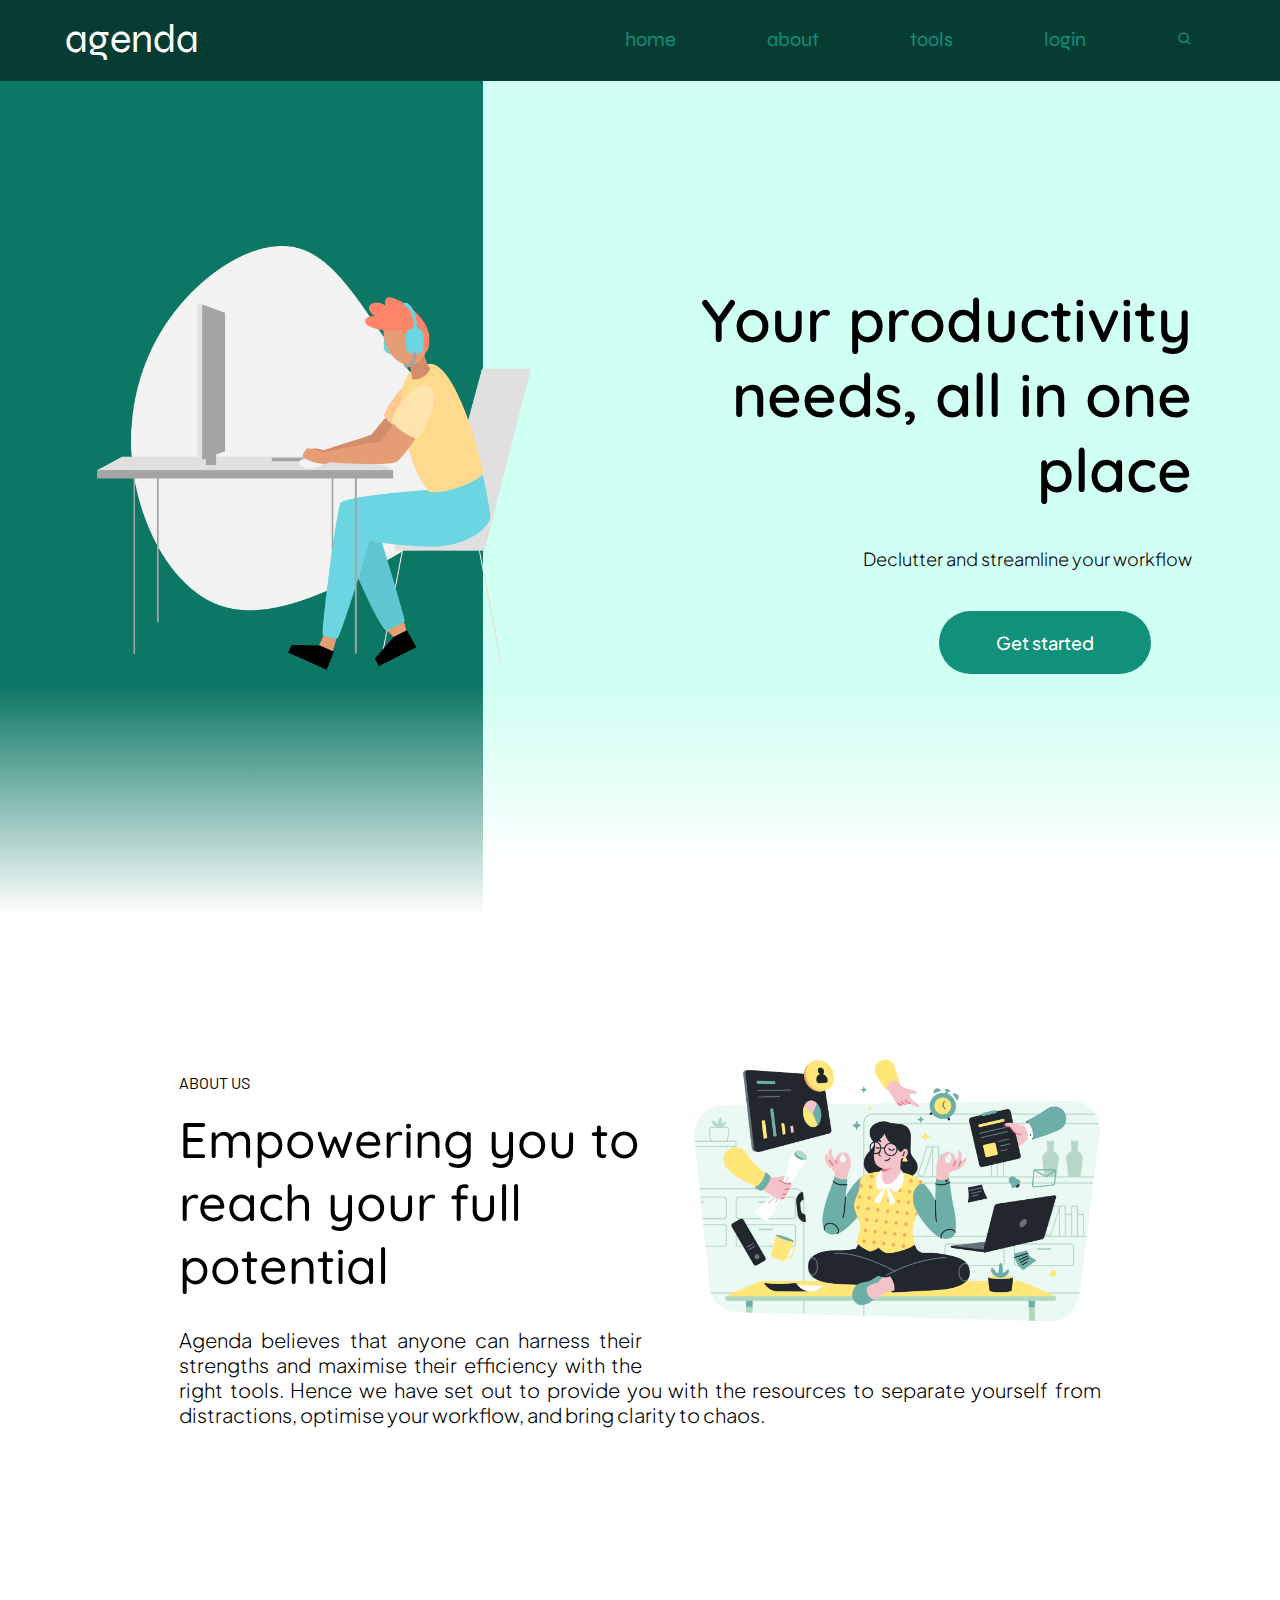
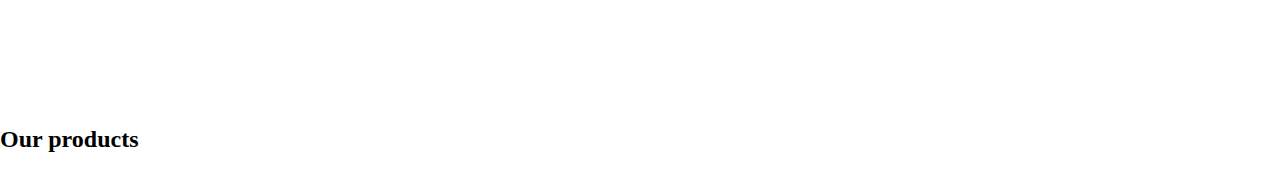
==== index.html @ 831cbbee "redirect working" ====
<!DOCTYPE html>
<html lang="en">
<head>
    <meta charset="utf-8" />
    <meta name="viewport" content="width=device-width, initial-scale=1.0" />
    <title>Agenda for Productivity</title>
    <link rel="stylesheet" href="css/style.css" />
    <link rel="stylesheet"
    href="https://unpkg.com/boxicons@latest/css/boxicons.min.css">
    <!--Syne-->
    <link rel="preconnect" href="https://fonts.googleapis.com">
    <link rel="preconnect" href="https://fonts.gstatic.com" crossorigin>
    <link href="https://fonts.googleapis.com/css2?family=Syne:wght@400..800&display=swap" rel="stylesheet">
    <!--Abel-->
    <link rel="preconnect" href="https://fonts.googleapis.com">
    <link rel="preconnect" href="https://fonts.gstatic.com" crossorigin>
    <link href="https://fonts.googleapis.com/css2?family=Abel&display=swap" rel="stylesheet">


</head>
<body> 
    <header>
        <nav class="header__nav">
            <div class="header__logo">
                <a href="#" class="logo">agenda</a>
                
            </div>
            <ul class="header__menu">
                <li><a href=#home>Home</a></li>
                <li><a href="#about-us">About</a></li>
                <li><a href="/agenda">Tools</a></li>
                <li><a href="#">Login</a></li>
                <li><i class='bx bx-search' alt="search"></i></li>
            </ul>

            <ul class="header__menu-mobile">
                <li><i id = 'menu' class='bx bx-menu' alt="menu"></i></li>
            </ul>
        </nav>
    </header>

    <section class="hero" id="home">
        <div class="hero-image">
            <img src="assets/title.png"/>

            <div class="hero-image__overlay"></div>
        </div>

        <div class="hero-content">
            <div class="hero-content-info">
                <h1>Your productivity needs, all in one place</h1>
                <p>Declutter and streamline your workflow</p>

                <div class="hero-content__buttons">
                    <button class="hero-content__start-button">
                        Get started
                    </button>
                </div>
            </div>
        </div>
    </section>

    <section class="about-us" id="about-us">
        <div class="about-us__image">
            <img src="assets/about.png"/>
        </div>
        <div class="about-us__content">
            <p class="about-us__subtitle">About us</p>
            <h3 class="about-us__title">Empowering you to reach your full potential</h3>
            <p class="about-us__description">Agenda believes that anyone can harness their strengths and maximise their efficiency with the right tools. Hence we have set out to provide you with the resources to separate yourself from distractions, optimise your workflow, and bring clarity to chaos.</p>
        </div>
        
        
    </section>

    <section class="products">
        <h2 class="products__title">Our products</h2>
        <div class="products__filter"></div>
    </section>


    <script src="js/script.js" type="module"></script>
</body>
</html>
---- css/style.css ----
@import url("https://fonts.googleapis.com/css2?family=Syne:wght@400..800&display=swap");
@import url('https://fonts.googleapis.com/css2?family=Quicksand:wght@300..700&family=Syne:wght@400..800&display=swap');
@import url('https://fonts.googleapis.com/css2?family=Barlow:ital,wght@0,100;0,200;0,300;0,400;0,500;0,600;0,700;0,800;0,900;1,100;1,200;1,300;1,400;1,500;1,600;1,700;1,800;1,900&family=Quicksand:wght@300..700&family=Syne:wght@400..800&display=swap');
@import url("https://fonts.googleapis.com/css2?family=Plus+Jakarta+Sans:wght@200;300;400;500;600;700;800&display=swap");
@import url('https://fonts.googleapis.com/css2?family=Barlow:ital,wght@0,100;0,200;0,300;0,400;0,500;0,600;0,700;0,800;0,900;1,100;1,200;1,300;1,400;1,500;1,600;1,700;1,800;1,900&family=Nanum+Gothic+Coding&family=Quicksand:wght@300..700&family=Syne:wght@400..800&display=swap');


@import url("sections/header.css");
@import url("sections/hero.css");
@import url("sections/about.css");


:root {
    --syne: "Syne";
    --quicksand: "Quicksand";
    --barlow: "Barlow";
    --jakarta: "Plus Jakarta Sans";
    --nanum: "Nanum Gothic Coding";

    --primary-color: rgb(13, 119, 101);
    --secondary-color: rgb(17, 144, 122);
    --background-color: rgb(208, 255, 243);
}

body {
    margin: auto;
}


@media screen and (max-width: 768px) {
  body {
    display: none;
  }
}
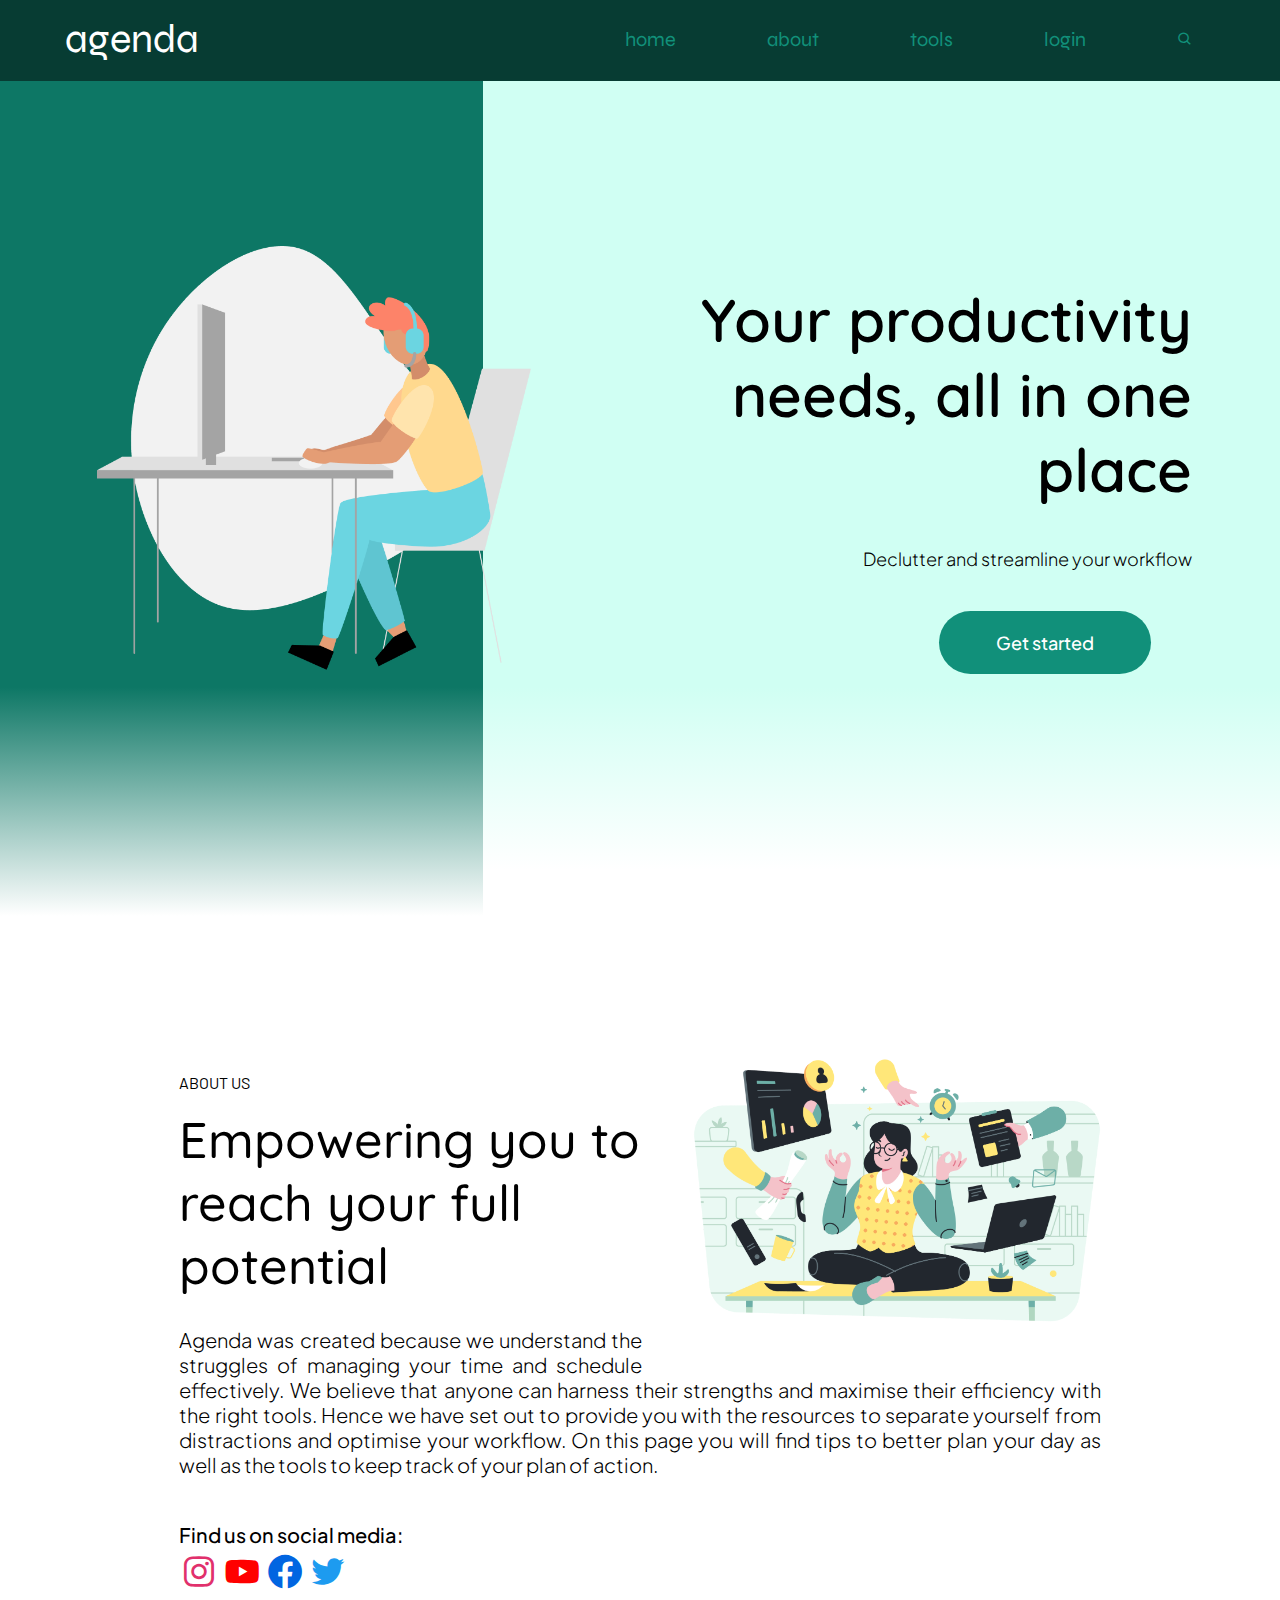
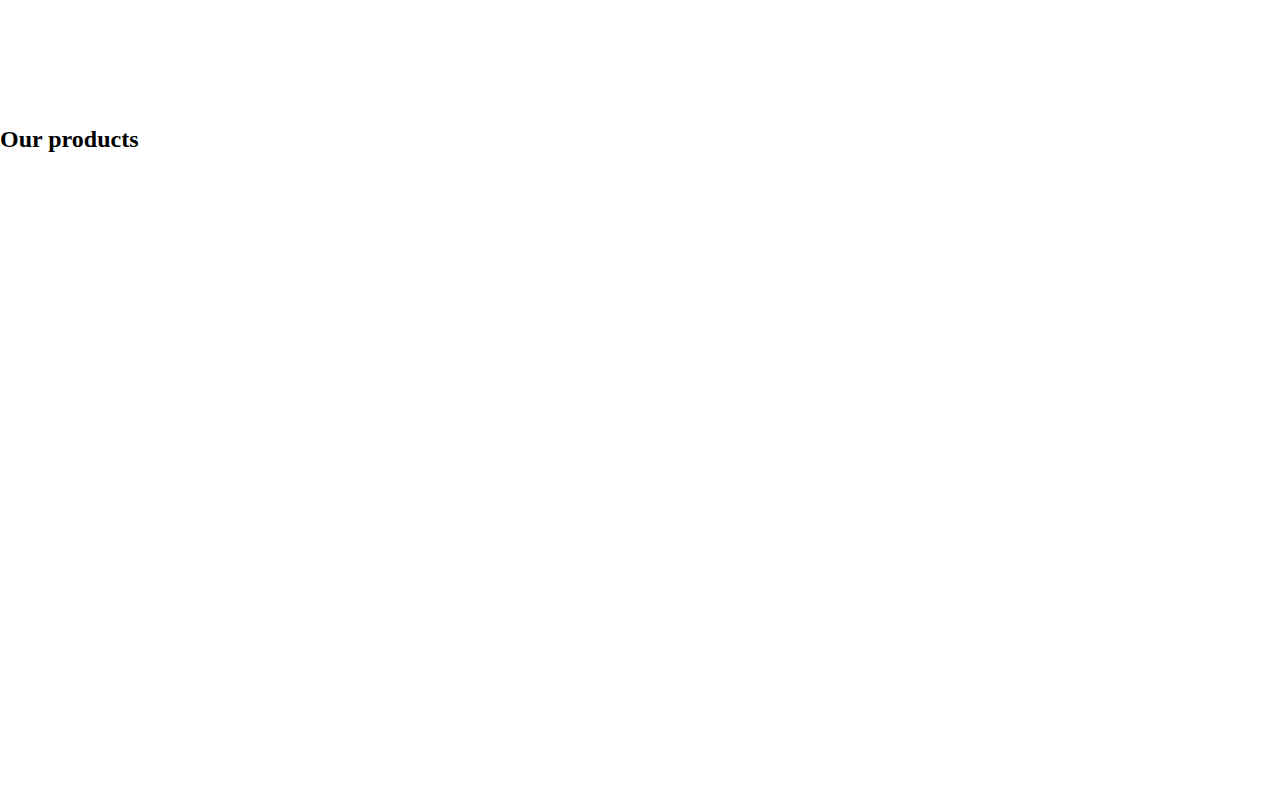
==== commit 69dcb2a5: "notes finished, contact set up" ====
--- a/index.html
+++ b/index.html
@@ -26,7 +26,7 @@
                 
             </div>
             <ul class="header__menu">
-                <li><a href=#home>Home</a></li>
+                <li><a href=#>Home</a></li>
                 <li><a href="#about-us">About</a></li>
                 <li><a href="/agenda">Tools</a></li>
                 <li><a href="#">Login</a></li>
@@ -39,7 +39,7 @@
         </nav>
     </header>
 
-    <section class="hero" id="home">
+    <section class="hero">
         <div class="hero-image">
             <img src="assets/title.png"/>
 
@@ -67,7 +67,15 @@
         <div class="about-us__content">
             <p class="about-us__subtitle">About us</p>
             <h3 class="about-us__title">Empowering you to reach your full potential</h3>
-            <p class="about-us__description">Agenda believes that anyone can harness their strengths and maximise their efficiency with the right tools. Hence we have set out to provide you with the resources to separate yourself from distractions, optimise your workflow, and bring clarity to chaos.</p>
+            <p class="about-us__description">Agenda was created because we understand the struggles of managing your time and schedule effectively. We believe that anyone can harness their strengths and maximise their efficiency with the right tools. Hence we have set out to provide you with the resources to separate yourself from distractions and optimise your workflow. On this page you will find tips to better plan your day as well as the tools to keep track of your plan of action.</p>
+
+            <div class="about-us__contact">
+                <p class="about-us__contact-description">Find us on social media: </p>
+                <a href ='https://www.instagram.com'><i class='bx bxl-instagram' ></i></a>
+                <a href="www.youtube.com/@MyAgendaApp_"><i class='bx bxl-youtube' ></i></a>
+                <a href="https://www.facebook.com"><i class='bx bxl-facebook-circle'></i></a>
+                <a href="twitter.com"><i class='bx bxl-twitter' ></i></a>
+            </div>
         </div>
         
         
@@ -75,9 +83,7 @@
 
     <section class="products">
         <h2 class="products__title">Our products</h2>
-        <div class="products__filter"></div>
-    </section>
-
+        <iframe width="1120" height="630" src="https://www.youtube.com/embed/bY6OV3dx2R0?si=S77ZqfloQtp8vzRI" title="YouTube video player" frameborder="0" allow="accelerometer; autoplay; clipboard-write; encrypted-media; gyroscope; picture-in-picture; web-share" referrerpolicy="strict-origin-when-cross-origin" allowfullscreen></iframe>
 
     <script src="js/script.js" type="module"></script>
 </body>
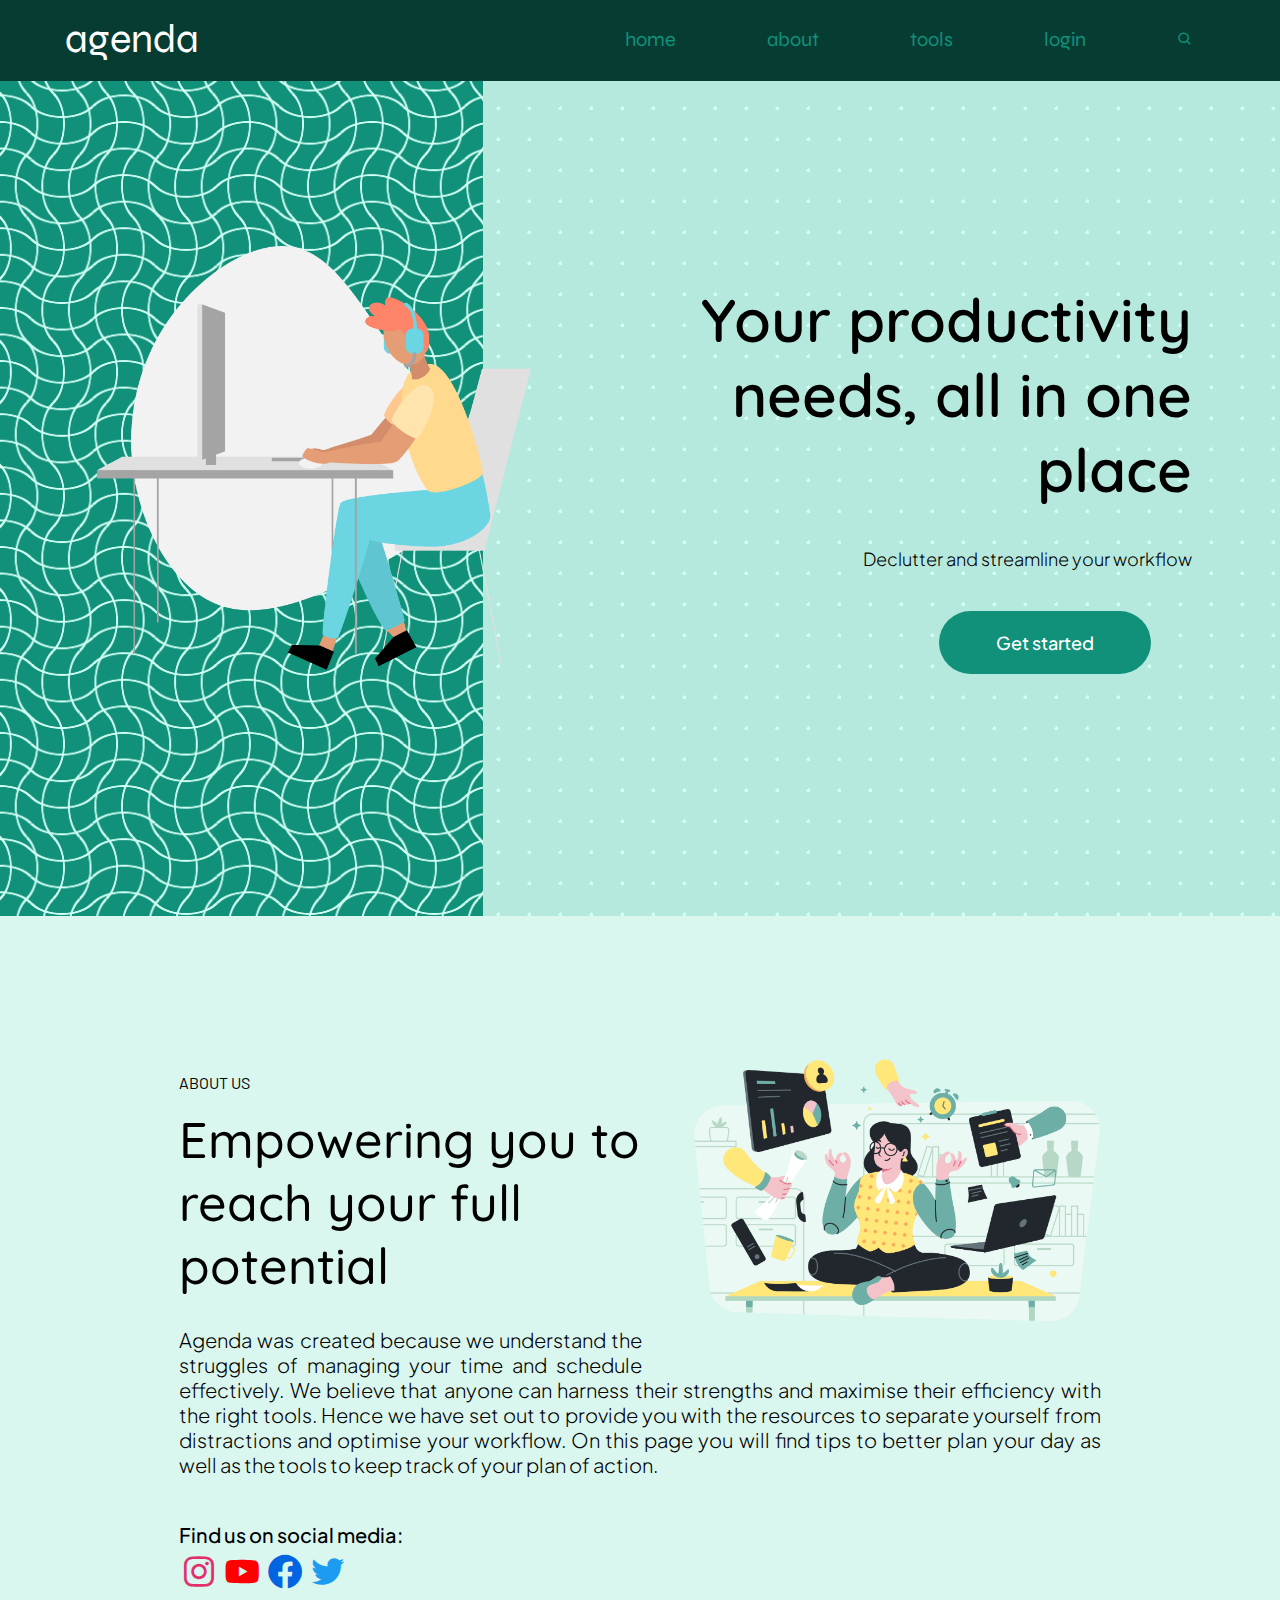
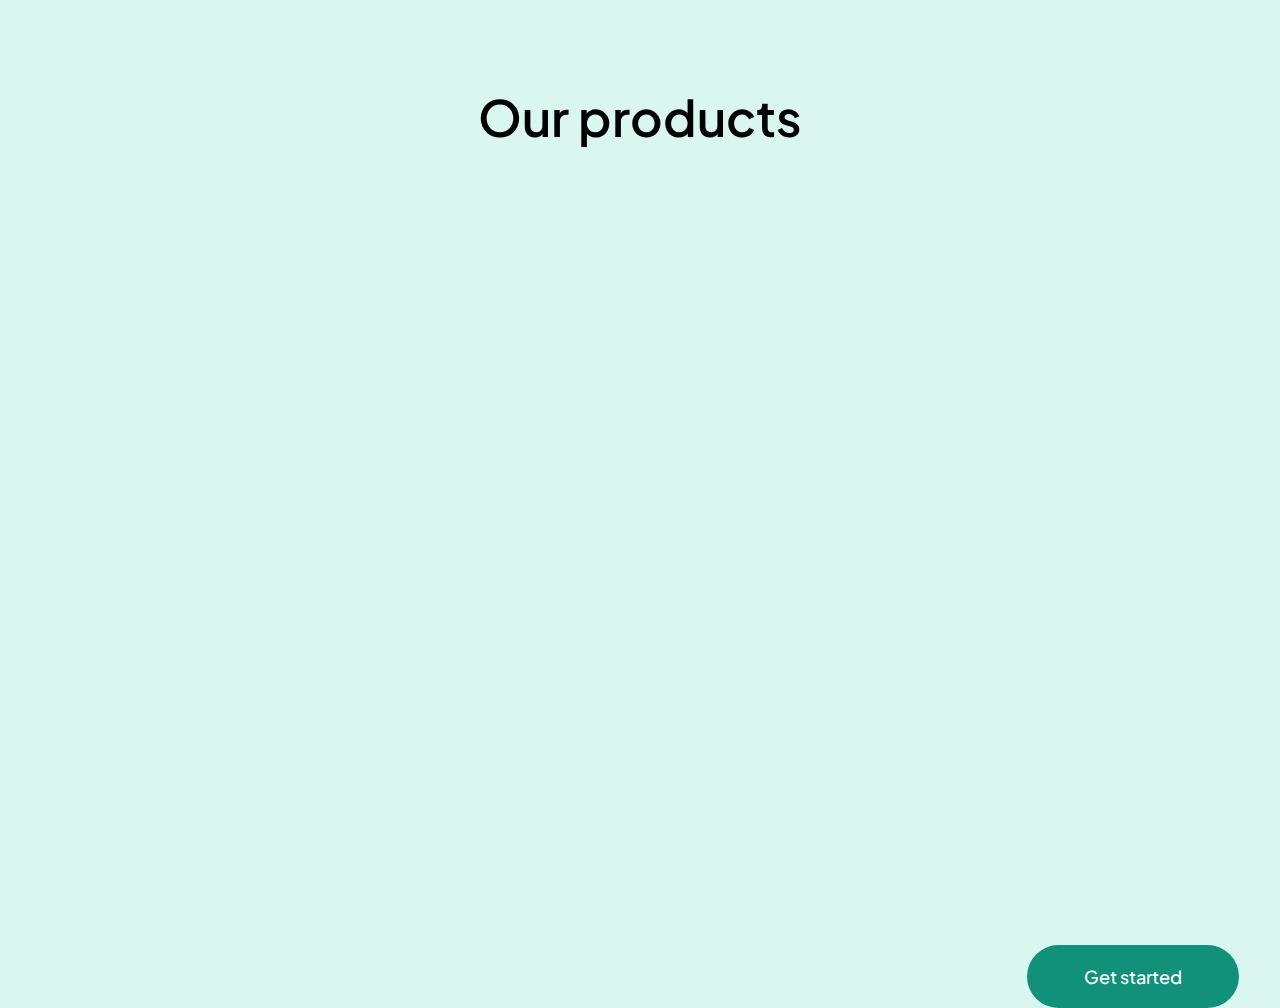
==== commit 6c32c0d1: "mobile formatting" ====
--- a/index.html
+++ b/index.html
@@ -83,7 +83,13 @@
 
     <section class="products">
         <h2 class="products__title">Our products</h2>
-        <iframe width="1120" height="630" src="https://www.youtube.com/embed/bY6OV3dx2R0?si=S77ZqfloQtp8vzRI" title="YouTube video player" frameborder="0" allow="accelerometer; autoplay; clipboard-write; encrypted-media; gyroscope; picture-in-picture; web-share" referrerpolicy="strict-origin-when-cross-origin" allowfullscreen></iframe>
+        <div class="video"><iframe width="75%" height="700" src="https://www.youtube.com/embed/bY6OV3dx2R0?si=S77ZqfloQtp8vzRI" title="YouTube video player" frameborder="0" allow="accelerometer; autoplay; clipboard-write; encrypted-media; gyroscope; picture-in-picture; web-share" referrerpolicy="strict-origin-when-cross-origin" allowfullscreen></iframe></div>
+        <div class="hero-content__buttons">
+                    <button class="hero-content__start-button">
+                        Get started
+                    </button>
+                </div>
+
 
     <script src="js/script.js" type="module"></script>
 </body>
--- a/css/style.css
+++ b/css/style.css
@@ -8,6 +8,7 @@
 @import url("sections/header.css");
 @import url("sections/hero.css");
 @import url("sections/about.css");
+@import url("sections/products.css");
 
 
 :root {
@@ -24,6 +25,7 @@
 
 body {
     margin: auto;
+    background: #d9f6ef;
 }
 
 
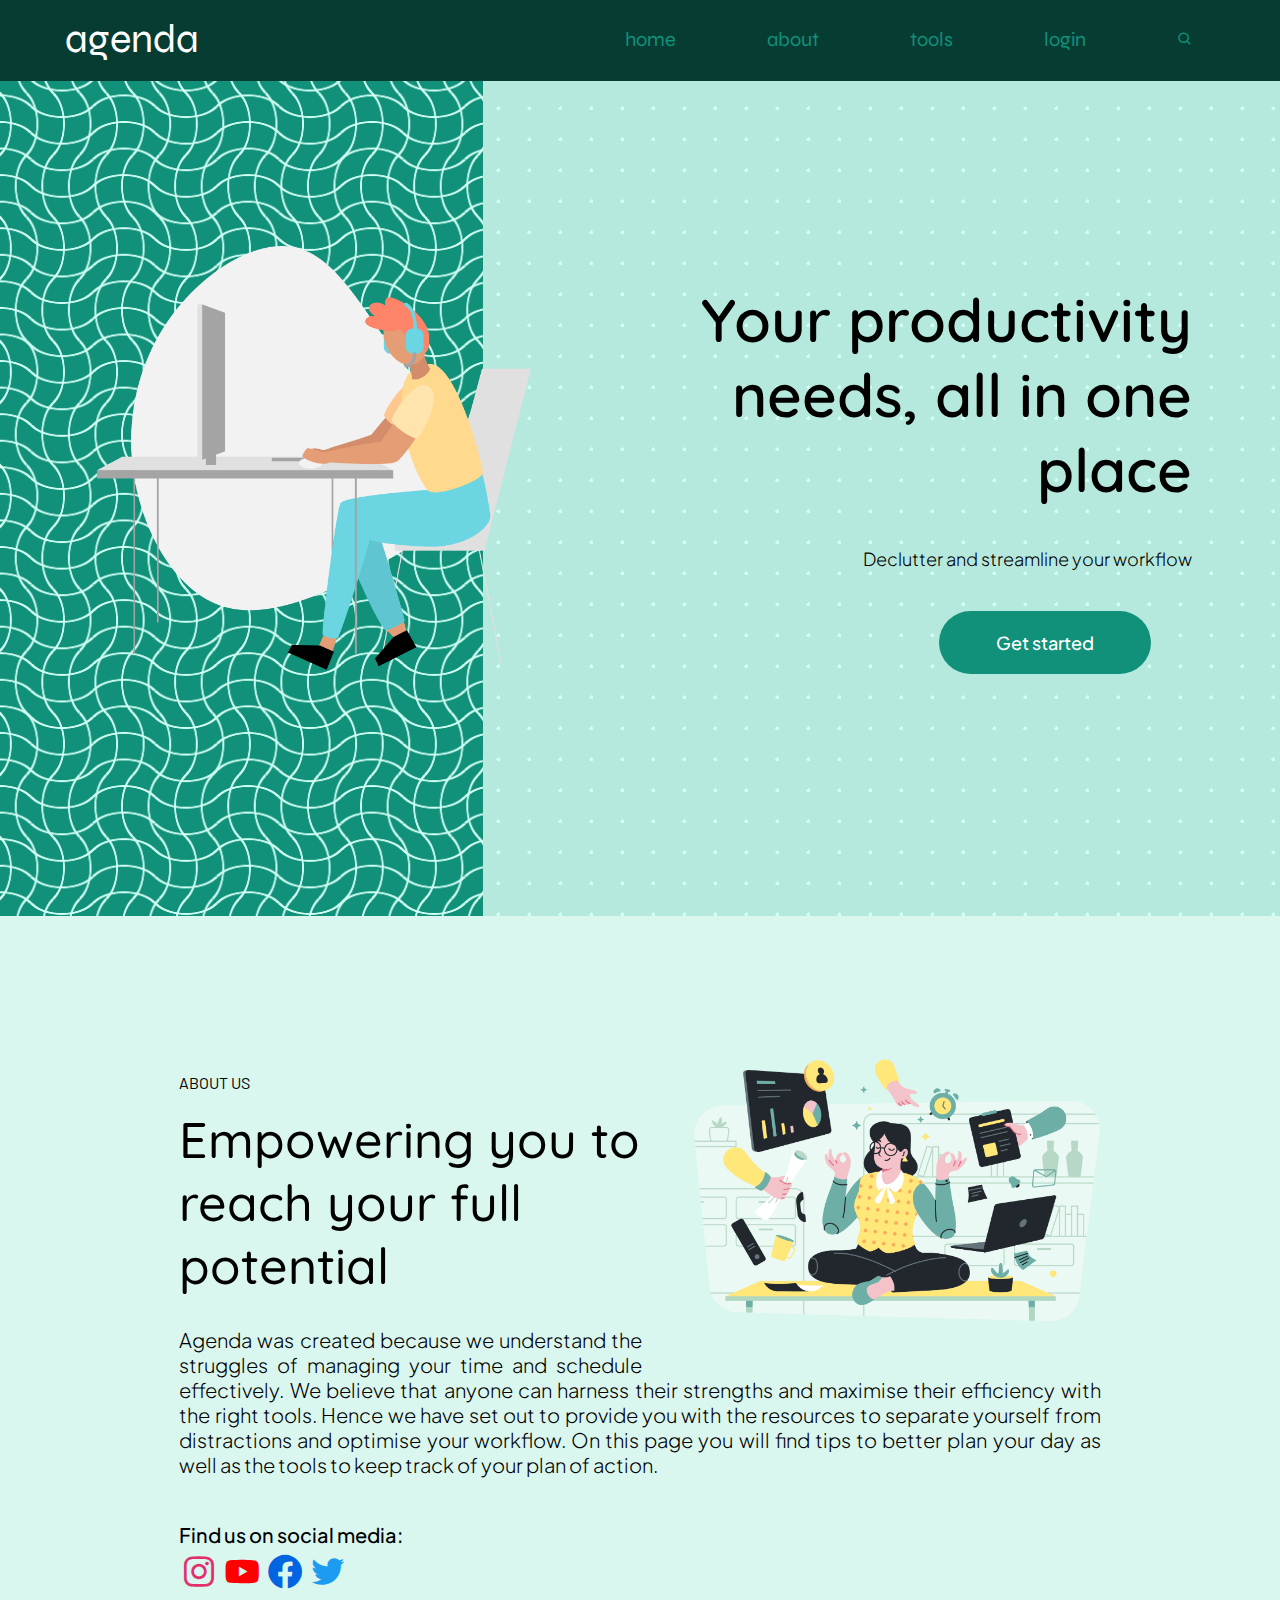
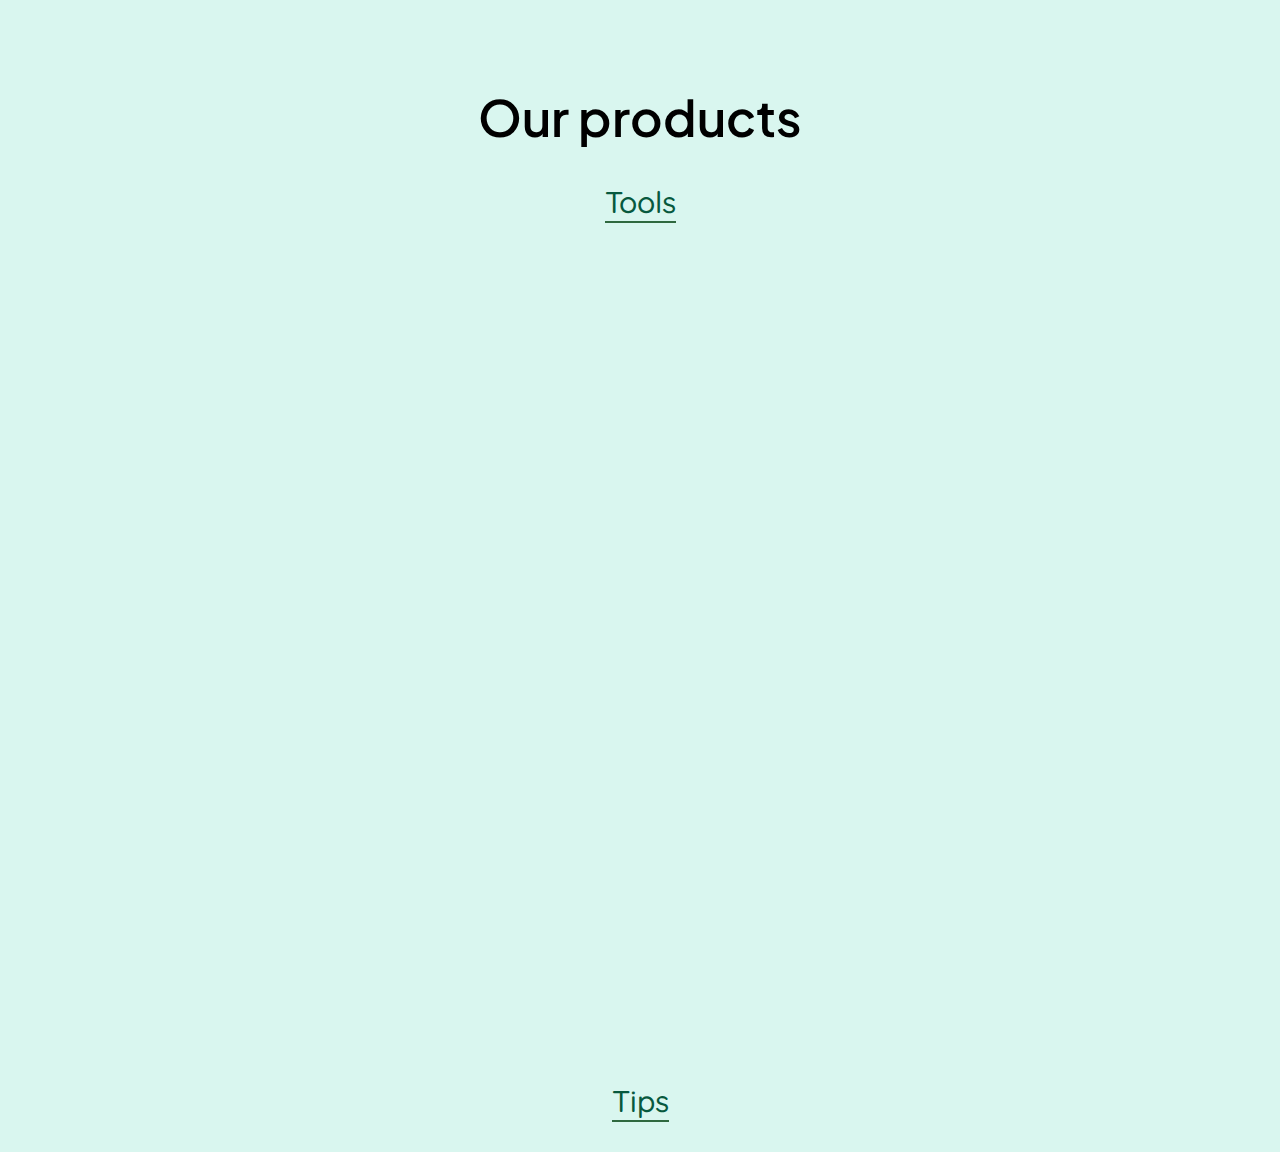
==== commit 2bb9392b: "products page start" ====
--- a/index.html
+++ b/index.html
@@ -28,7 +28,7 @@
             <ul class="header__menu">
                 <li><a href=#>Home</a></li>
                 <li><a href="#about-us">About</a></li>
-                <li><a href="/agenda">Tools</a></li>
+                <li><a href="#tools">Tools</a></li>
                 <li><a href="#">Login</a></li>
                 <li><i class='bx bx-search' alt="search"></i></li>
             </ul>
@@ -83,13 +83,14 @@
 
     <section class="products">
         <h2 class="products__title">Our products</h2>
-        <div class="video"><iframe width="75%" height="700" src="https://www.youtube.com/embed/bY6OV3dx2R0?si=S77ZqfloQtp8vzRI" title="YouTube video player" frameborder="0" allow="accelerometer; autoplay; clipboard-write; encrypted-media; gyroscope; picture-in-picture; web-share" referrerpolicy="strict-origin-when-cross-origin" allowfullscreen></iframe></div>
-        <div class="hero-content__buttons">
-                    <button class="hero-content__start-button">
-                        Get started
-                    </button>
-                </div>
-
+        <div class="subtitle"><a class="products__title-tools" id="tools" href ='/agenda'><h3>Tools</h3></a></div>
+        
+        <div class="video">
+            <iframe width="80%" height="780" src="https://www.youtube.com/embed/bY6OV3dx2R0?si=S77ZqfloQtp8vzRI" title="YouTube video player" frameborder="0" allow="accelerometer; autoplay; clipboard-write; encrypted-media; gyroscope; picture-in-picture; web-share" referrerpolicy="strict-origin-when-cross-origin" allowfullscreen></iframe>
+        </div>
+        <div class="subtitle"><a class="products__title-tools" id="tools" href ='/agenda'><h3>Tips</h3></a></div>
+        
+    </section>
 
     <script src="js/script.js" type="module"></script>
 </body>
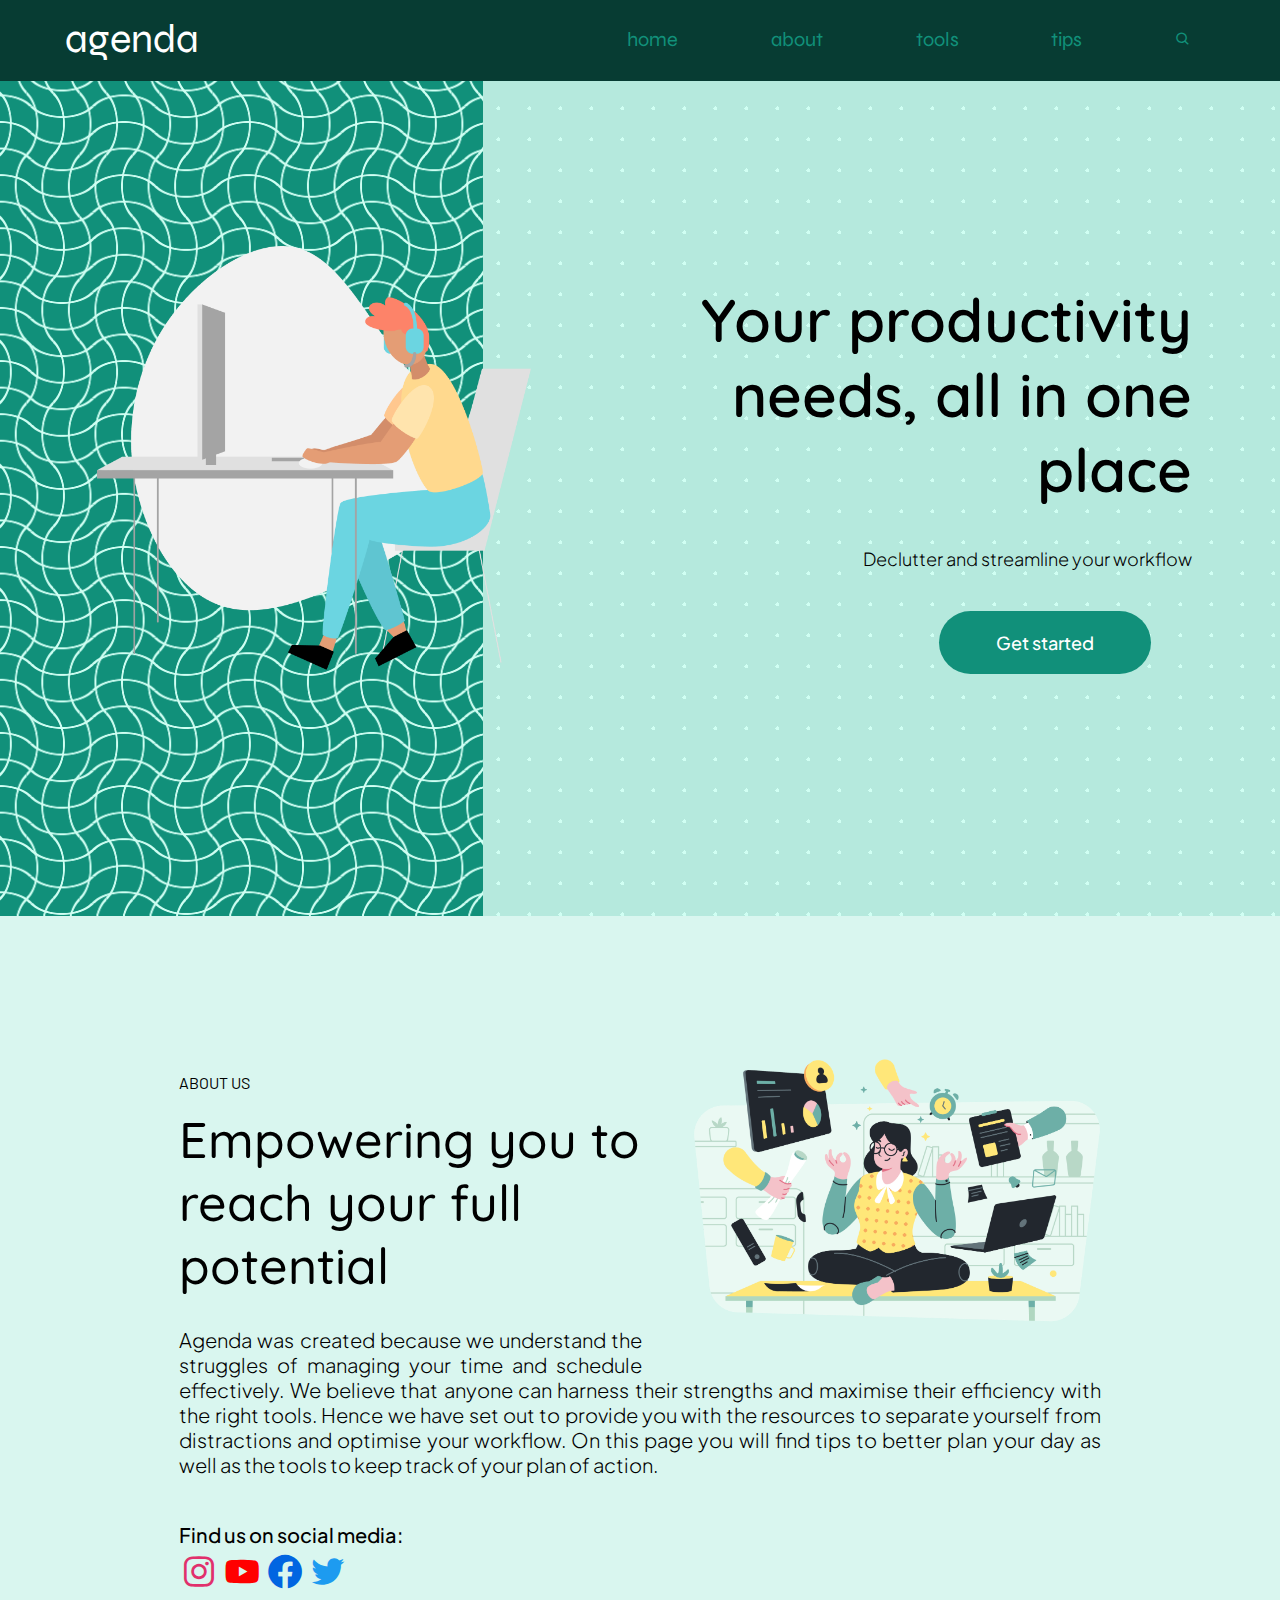
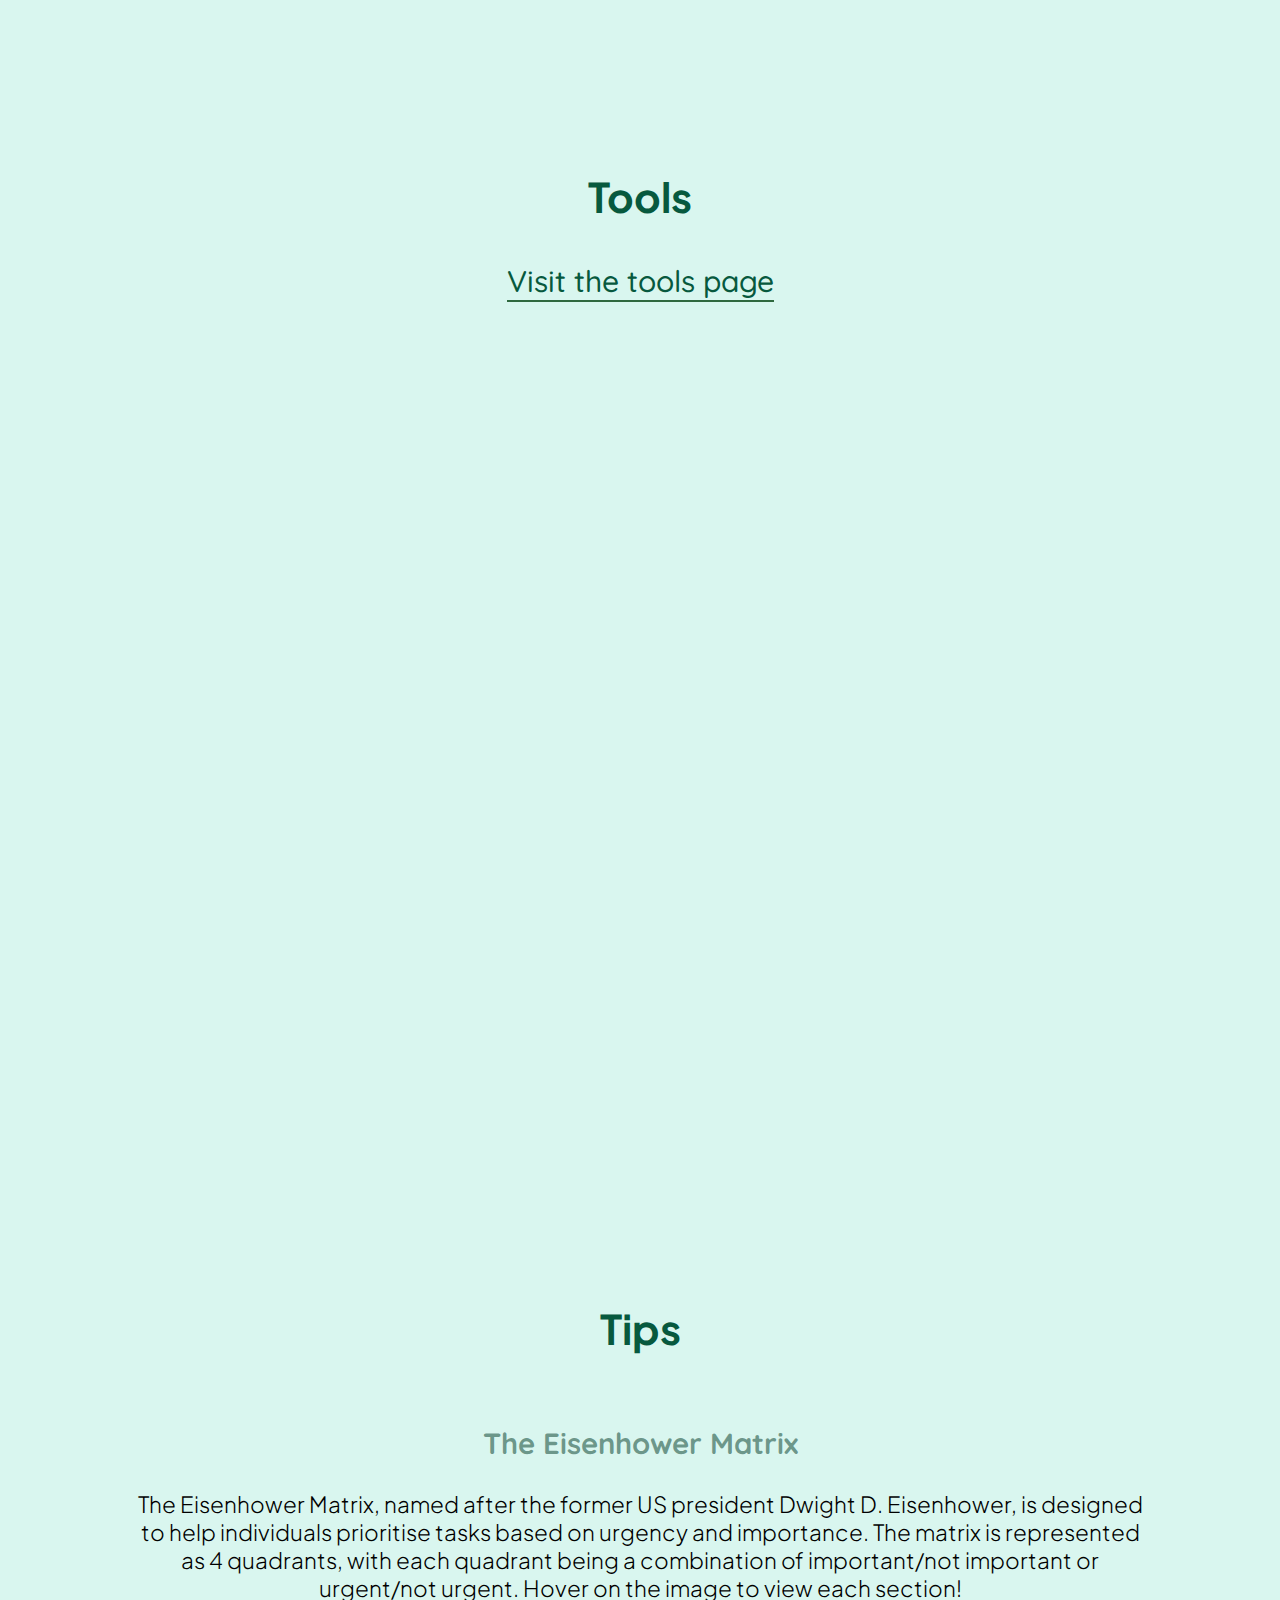
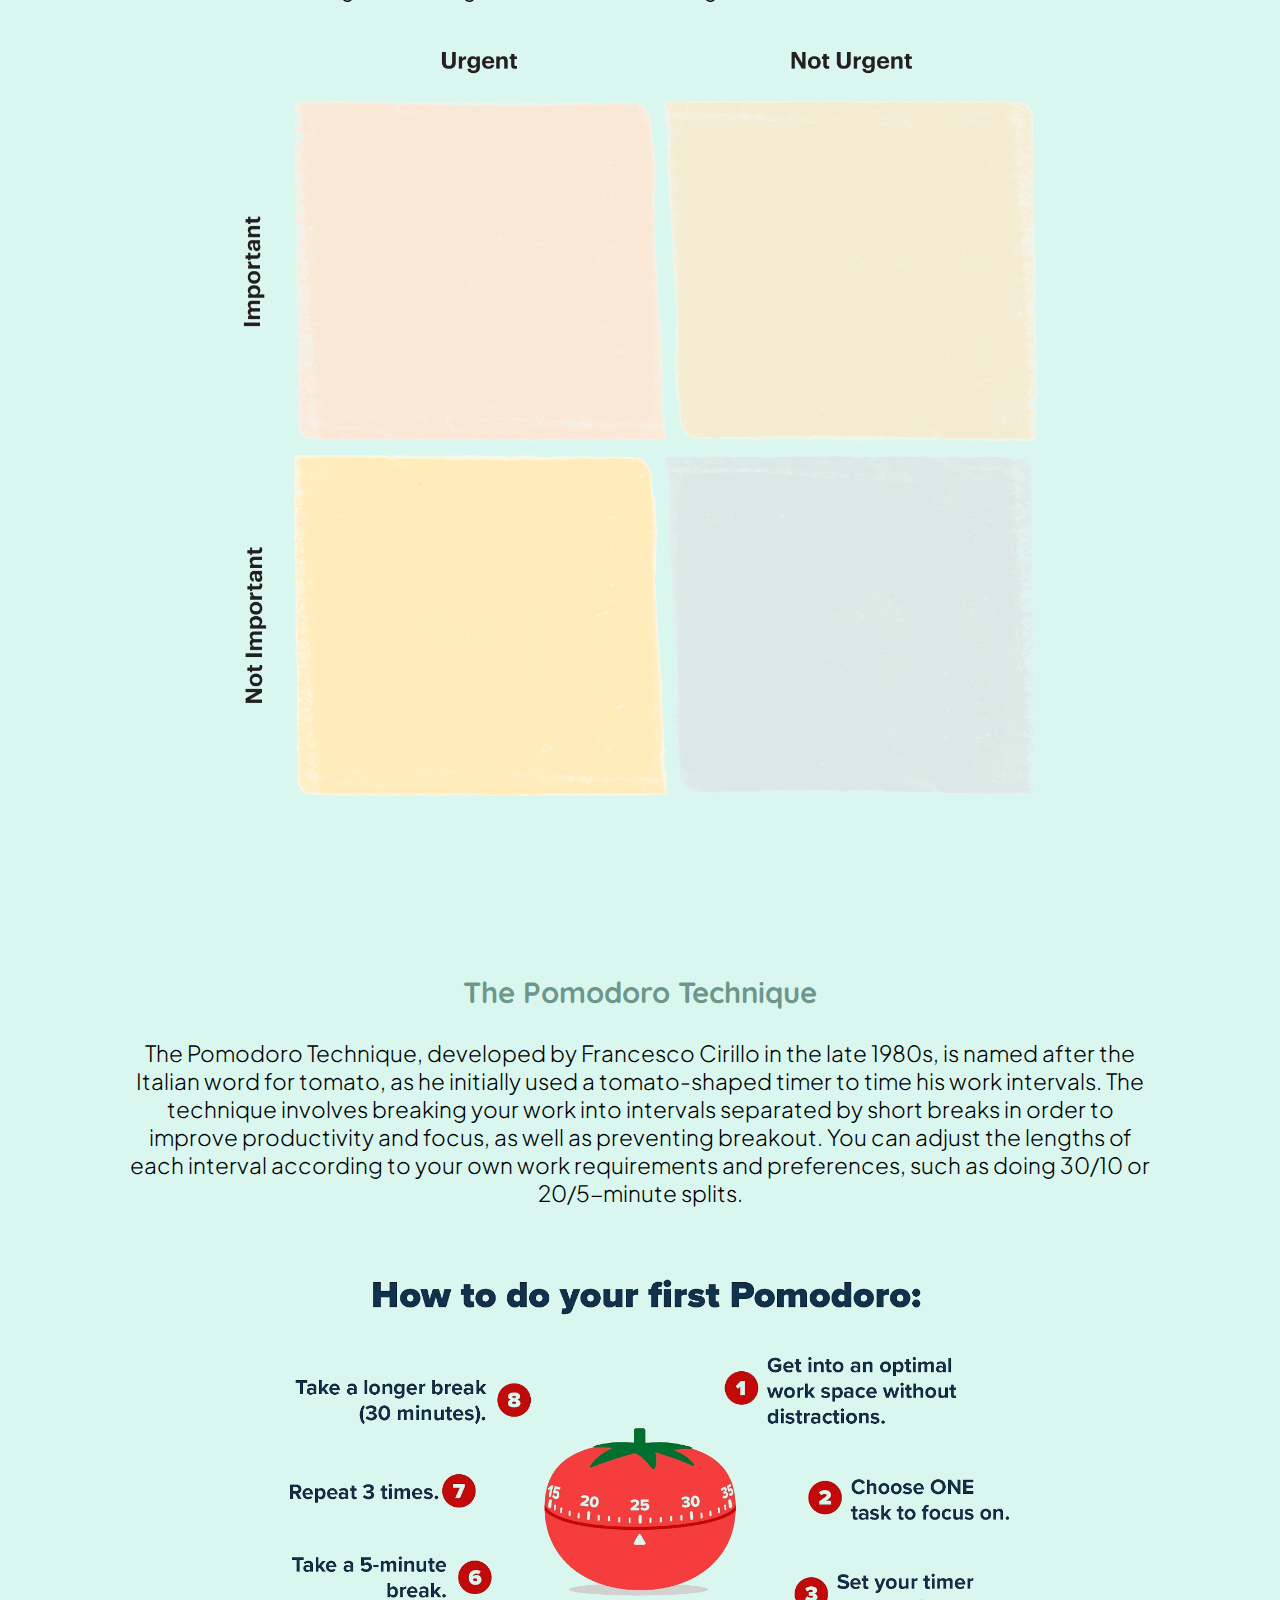
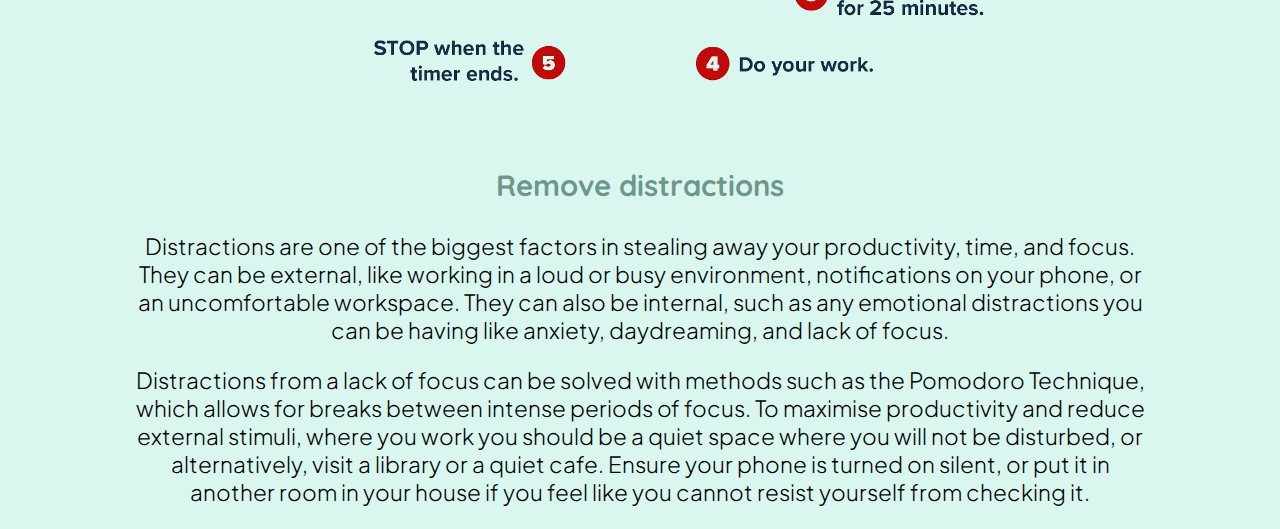
==== commit 40116c69: "tips almost finished" ====
--- a/index.html
+++ b/index.html
@@ -29,7 +29,7 @@
                 <li><a href=#>Home</a></li>
                 <li><a href="#about-us">About</a></li>
                 <li><a href="#tools">Tools</a></li>
-                <li><a href="#">Login</a></li>
+                <li><a href="#tips">Tips</a></li>
                 <li><i class='bx bx-search' alt="search"></i></li>
             </ul>
 
@@ -72,23 +72,43 @@
             <div class="about-us__contact">
                 <p class="about-us__contact-description">Find us on social media: </p>
                 <a href ='https://www.instagram.com'><i class='bx bxl-instagram' ></i></a>
-                <a href="www.youtube.com/@MyAgendaApp_"><i class='bx bxl-youtube' ></i></a>
+                <a href="https://www.youtube.com/@MyAgendaApp_")><i class='bx bxl-youtube' ></i></a>
                 <a href="https://www.facebook.com"><i class='bx bxl-facebook-circle'></i></a>
-                <a href="twitter.com"><i class='bx bxl-twitter' ></i></a>
+                <a href="https://twitter.com/"><i class='bx bxl-twitter' ></i></a>
             </div>
         </div>
         
         
     </section>
 
-    <section class="products">
-        <h2 class="products__title">Our products</h2>
-        <div class="subtitle"><a class="products__title-tools" id="tools" href ='/agenda'><h3>Tools</h3></a></div>
+    <section class="products" id = "products">
+        <div class="tips-title" id="tools"><h3>Tools</h2></div>
+        <div class="subtitle"><a class="products__title-tools" href ='/agenda'><h3>Visit the tools page</h3></a></div>
         
         <div class="video">
             <iframe width="80%" height="780" src="https://www.youtube.com/embed/bY6OV3dx2R0?si=S77ZqfloQtp8vzRI" title="YouTube video player" frameborder="0" allow="accelerometer; autoplay; clipboard-write; encrypted-media; gyroscope; picture-in-picture; web-share" referrerpolicy="strict-origin-when-cross-origin" allowfullscreen></iframe>
         </div>
-        <div class="subtitle"><a class="products__title-tools" id="tools" href ='/agenda'><h3>Tips</h3></a></div>
+
+        <div class="tips" id="tips">
+            <div class="tips-title"><h3>Tips</h2></div>
+            <div class="eisenhower-matrix">
+                <div class="mini-title"><h3>The Eisenhower Matrix</h3></div>
+                <div class="caption"><p>The Eisenhower Matrix, named after the former US president Dwight D. Eisenhower, is designed to help individuals prioritise tasks based on urgency and importance. The matrix is represented as 4 quadrants, with each quadrant being a combination of important/not important or urgent/not urgent. Hover on the image to view each section!</p></div>
+                <img class="eisenhower-img"/>
+            </div>
+            <div class="pomodoro">
+                <div class="mini-title"><h3>The Pomodoro Technique</h3></div>
+                <div class="caption"><p>The Pomodoro Technique, developed by Francesco Cirillo in the late 1980s, is named after the Italian word for tomato, as he initially used a tomato-shaped timer to time his work intervals. The technique involves breaking your work into intervals separated by short breaks in order to improve productivity and focus, as well as preventing breakout. You can adjust the lengths of each interval according to your own work requirements and preferences, such as doing 30/10 or 20/5-minute splits.</p></div>
+                <img src="./Pomodoro-Technique2.png" alt="The Pomodoro Technique" class="pomodoro-img">
+            </div>
+            <div class="distractions">
+                <div class="mini-title"><h3>Remove distractions</h3></div>
+                <div class="caption"><p>Distractions are one of the biggest factors in stealing away your productivity, time, and focus. They can be external, like working in a loud or busy environment, notifications on your phone, or an uncomfortable workspace. They can also be internal, such as any emotional distractions you can be having like anxiety, daydreaming, and lack of focus.</p>
+                <p>Distractions from a lack of focus can be solved with methods such as the Pomodoro Technique, which allows for breaks between intense periods of focus. To maximise productivity and reduce external stimuli, where you work you should be a quiet space where you will not be disturbed, or alternatively, visit a library or a quiet cafe. Ensure your phone is turned on silent, or put it in another room in your house if you feel like you cannot resist yourself from checking it.</p>
+                </div>
+
+            </div>
+        </div>
         
     </section>
 
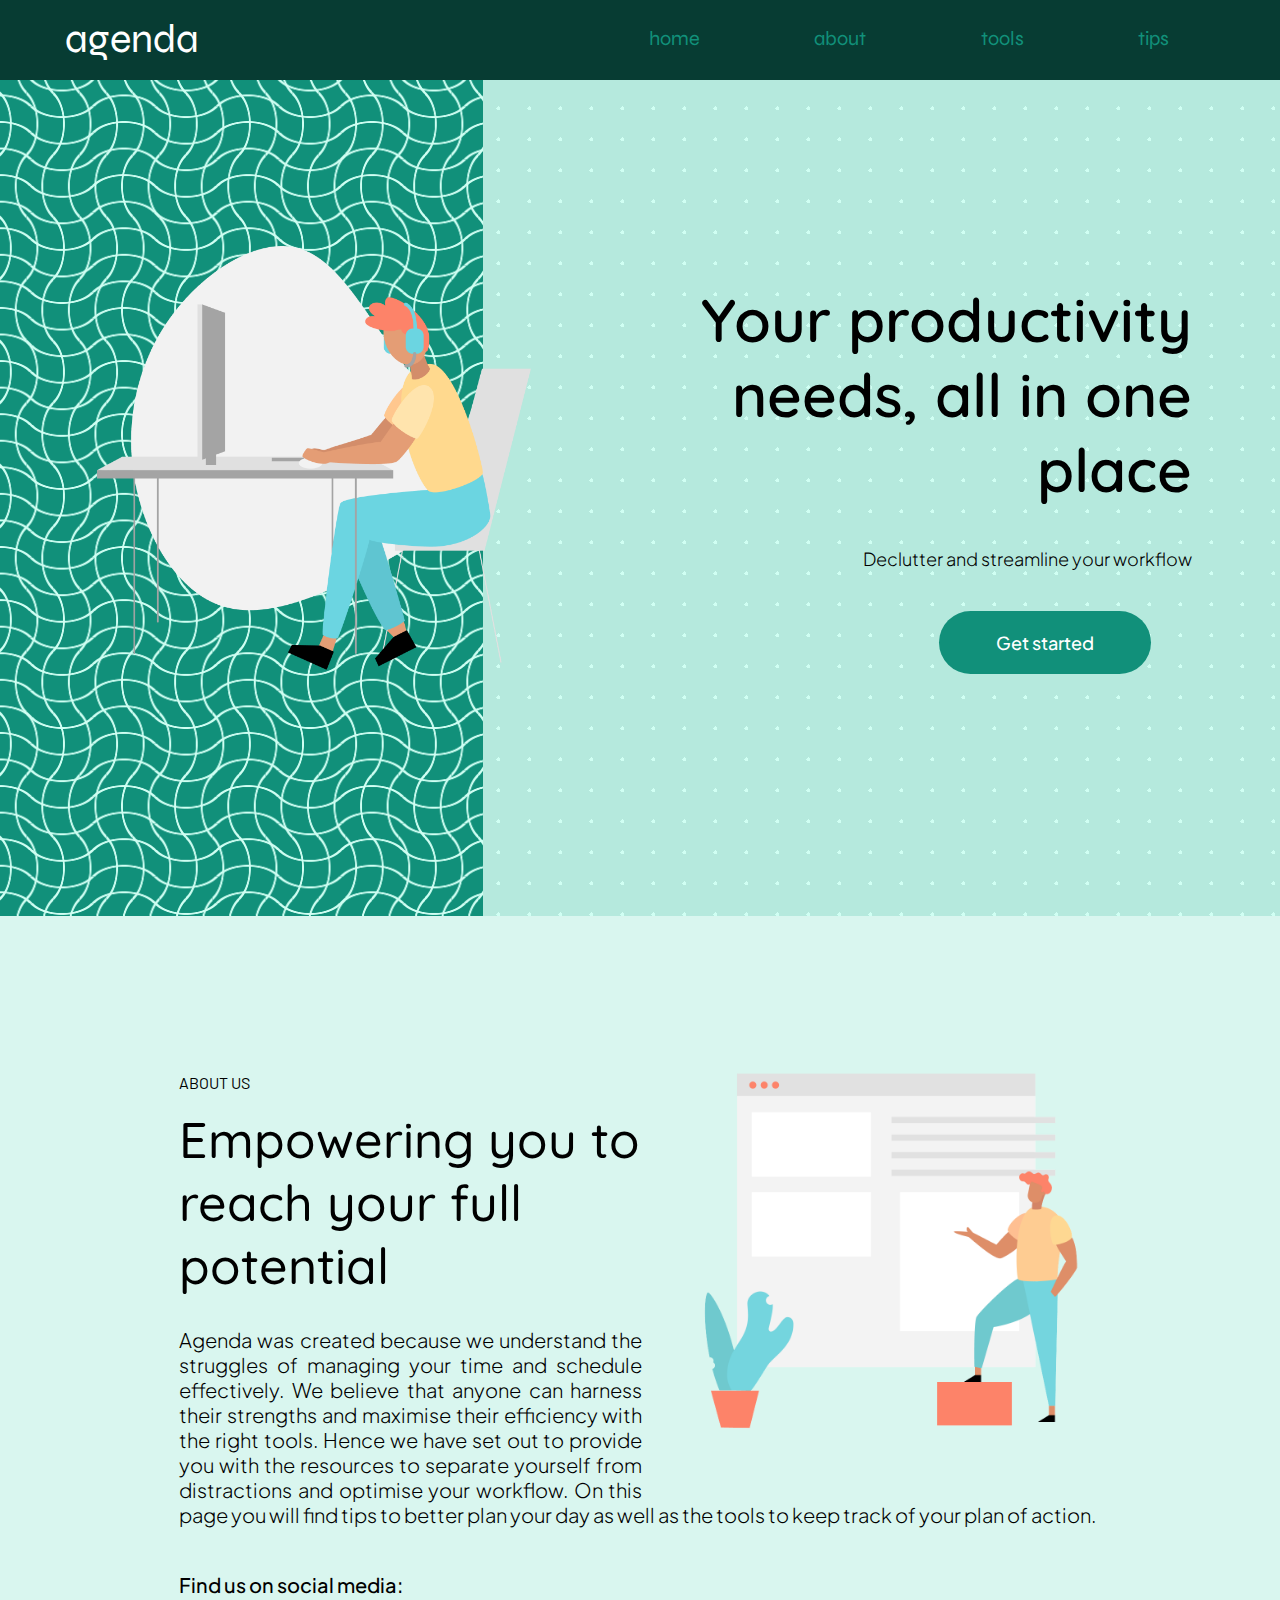
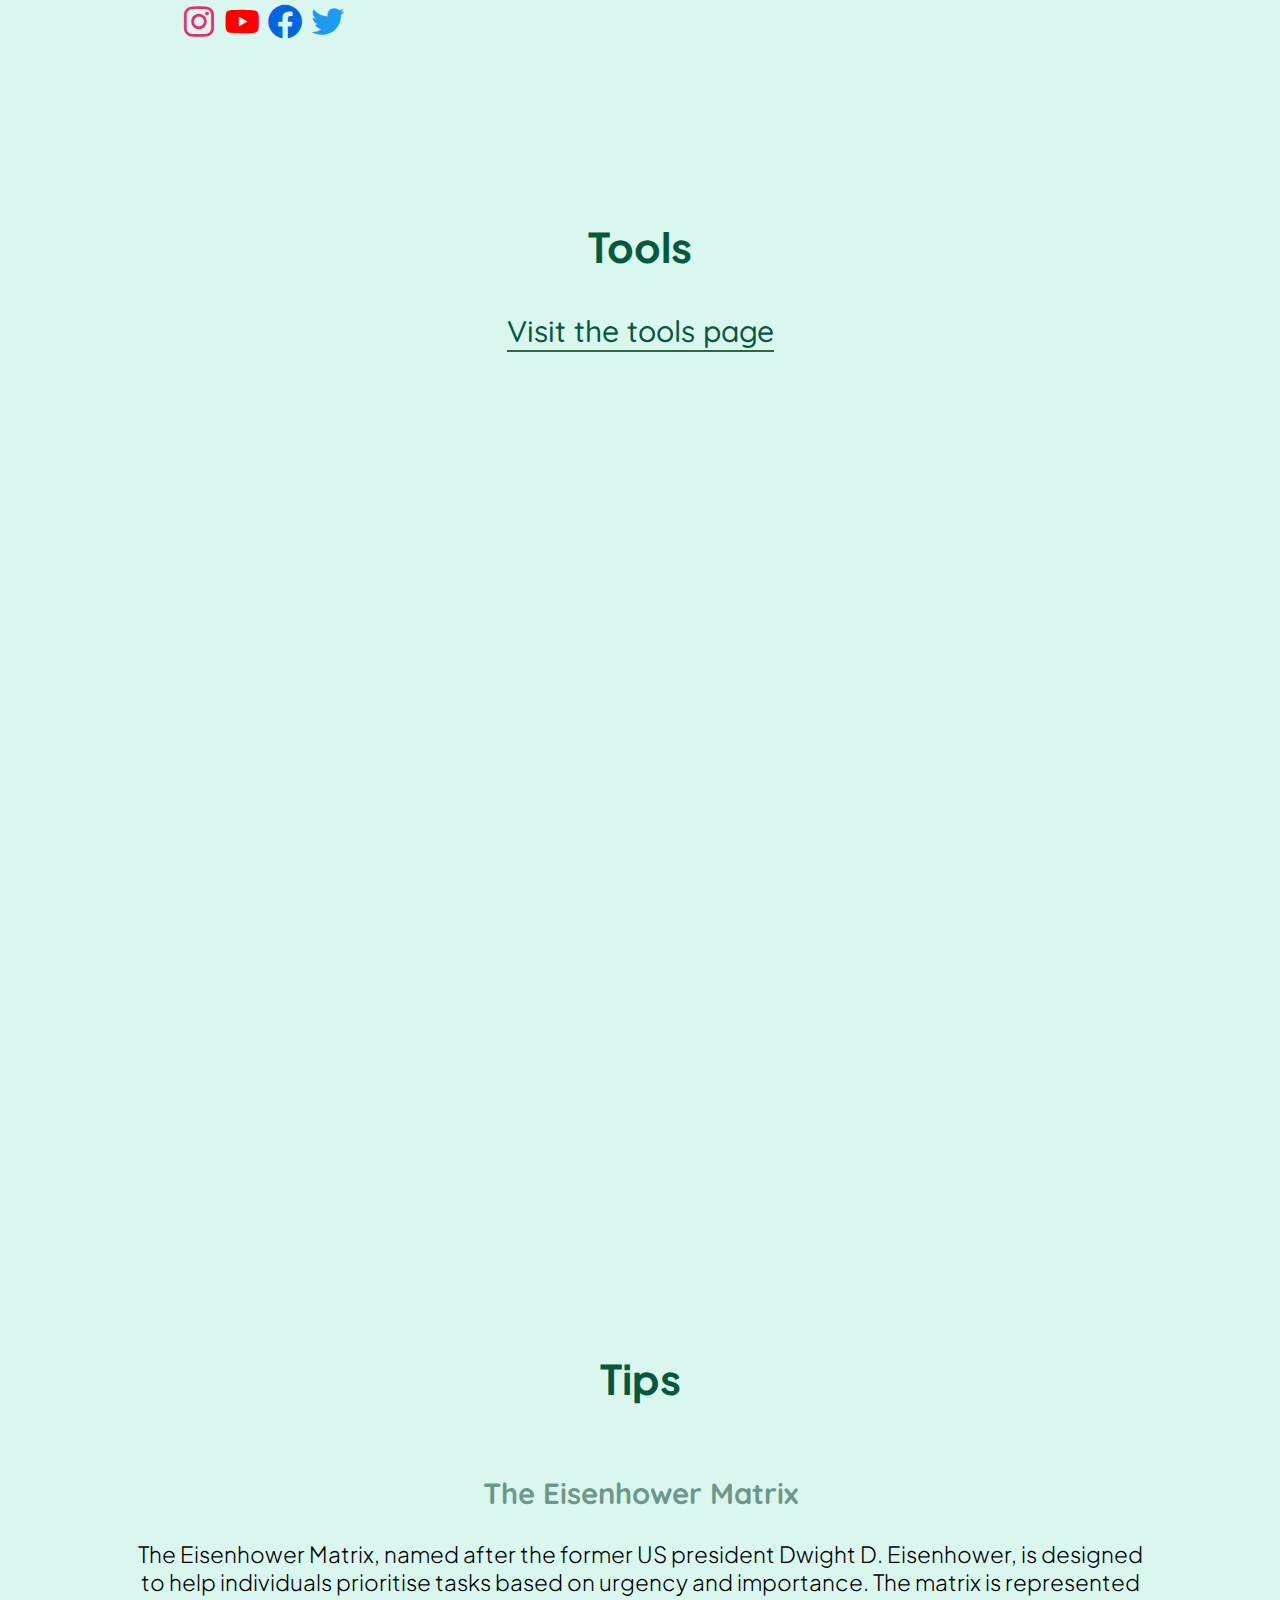
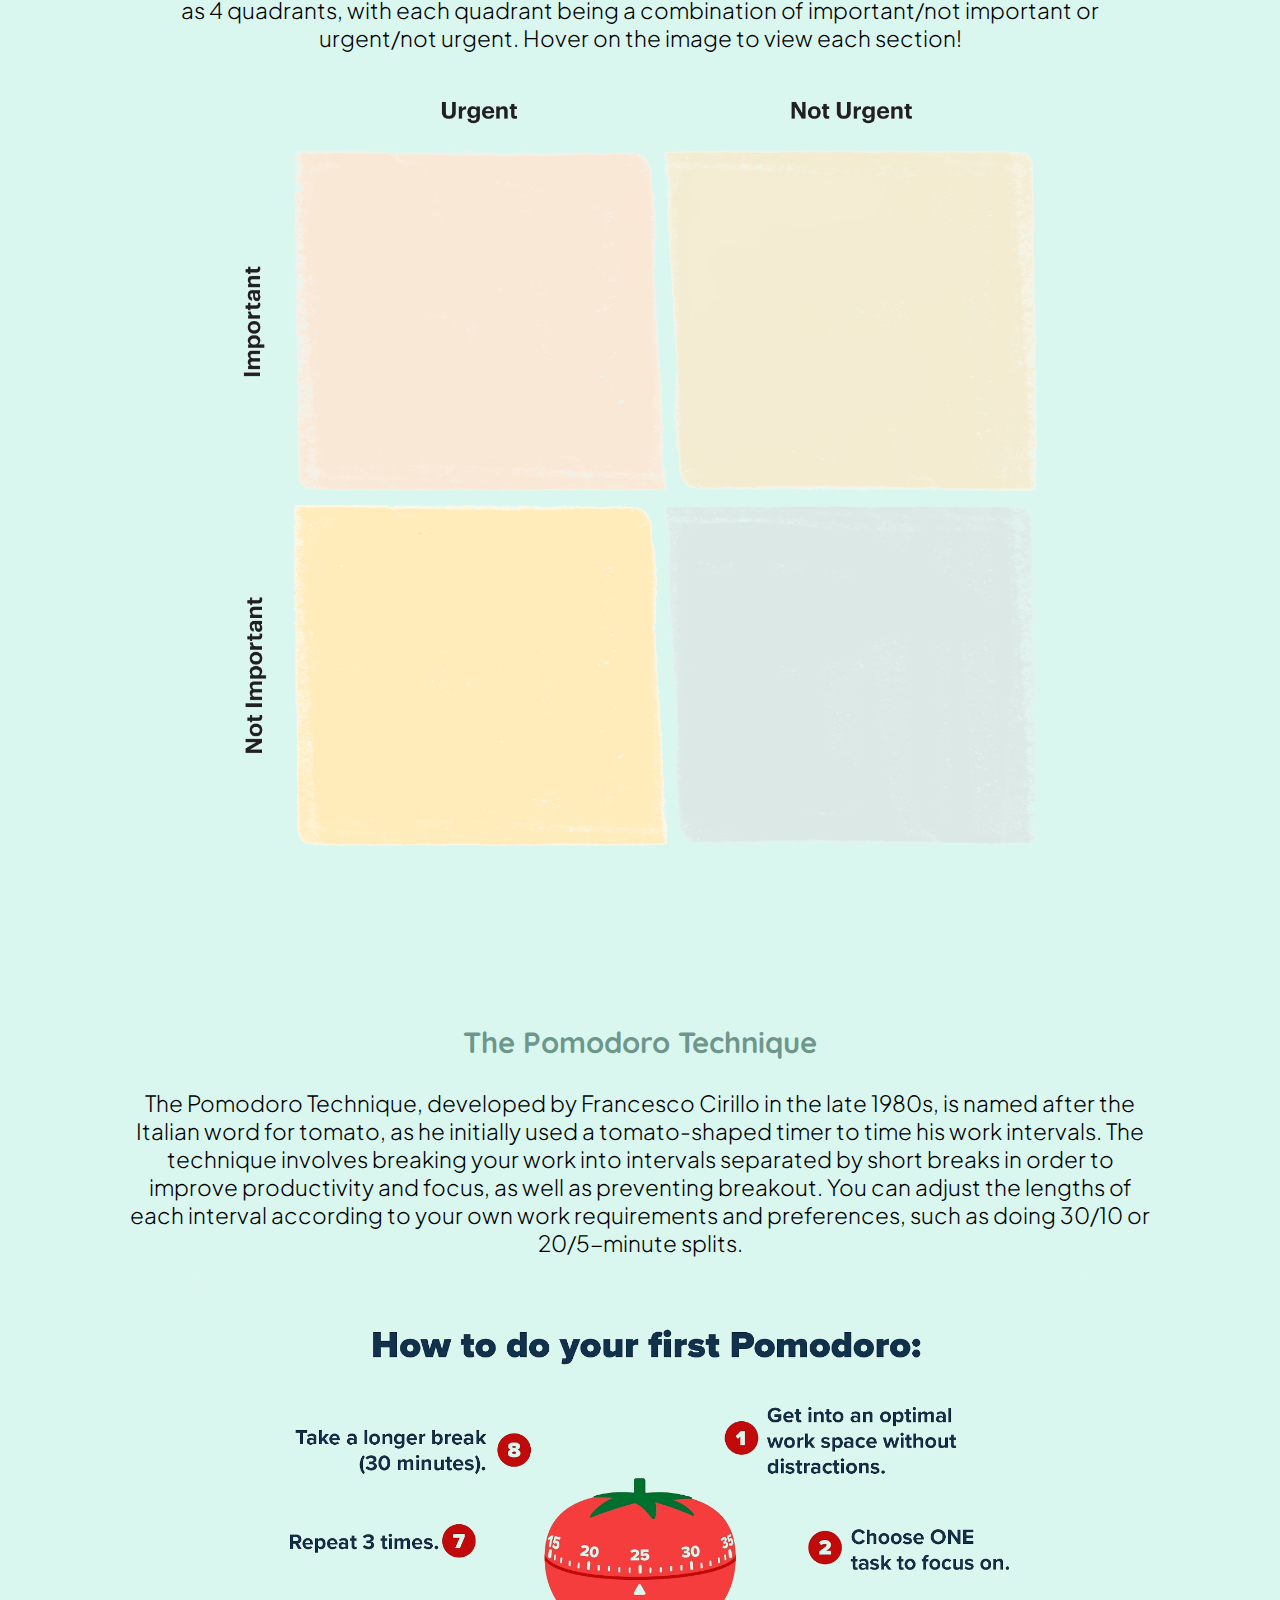
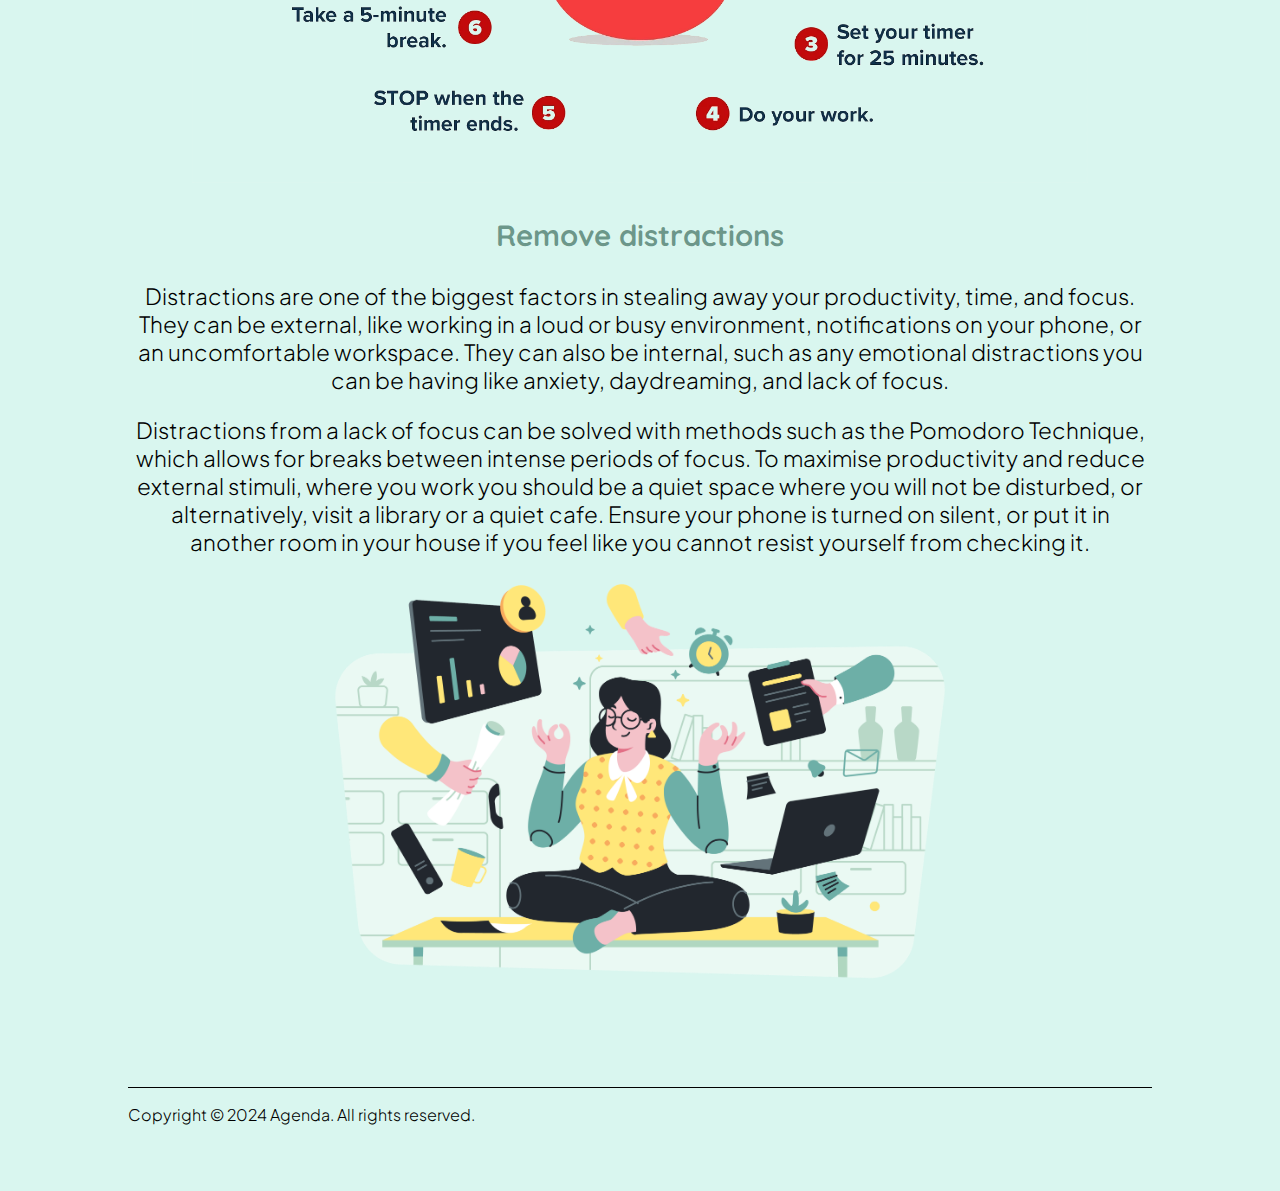
==== commit f51f9869: "webiste mainly finished" ====
--- a/index.html
+++ b/index.html
@@ -30,7 +30,6 @@
                 <li><a href="#about-us">About</a></li>
                 <li><a href="#tools">Tools</a></li>
                 <li><a href="#tips">Tips</a></li>
-                <li><i class='bx bx-search' alt="search"></i></li>
             </ul>
 
             <ul class="header__menu-mobile">
@@ -52,9 +51,9 @@
                 <p>Declutter and streamline your workflow</p>
 
                 <div class="hero-content__buttons">
-                    <button class="hero-content__start-button">
+                    <a href="#about-us"><button class="hero-content__start-button">
                         Get started
-                    </button>
+                    </button></a>
                 </div>
             </div>
         </div>
@@ -86,7 +85,7 @@
         <div class="subtitle"><a class="products__title-tools" href ='/agenda'><h3>Visit the tools page</h3></a></div>
         
         <div class="video">
-            <iframe width="80%" height="780" src="https://www.youtube.com/embed/bY6OV3dx2R0?si=S77ZqfloQtp8vzRI" title="YouTube video player" frameborder="0" allow="accelerometer; autoplay; clipboard-write; encrypted-media; gyroscope; picture-in-picture; web-share" referrerpolicy="strict-origin-when-cross-origin" allowfullscreen></iframe>
+            <iframe width="70%" height="780" src="https://www.youtube.com/embed/bY6OV3dx2R0?si=S77ZqfloQtp8vzRI" title="YouTube video player" frameborder="0" allow="accelerometer; autoplay; clipboard-write; encrypted-media; gyroscope; picture-in-picture; web-share" referrerpolicy="strict-origin-when-cross-origin" allowfullscreen></iframe>
         </div>
 
         <div class="tips" id="tips">
@@ -105,13 +104,18 @@
                 <div class="mini-title"><h3>Remove distractions</h3></div>
                 <div class="caption"><p>Distractions are one of the biggest factors in stealing away your productivity, time, and focus. They can be external, like working in a loud or busy environment, notifications on your phone, or an uncomfortable workspace. They can also be internal, such as any emotional distractions you can be having like anxiety, daydreaming, and lack of focus.</p>
                 <p>Distractions from a lack of focus can be solved with methods such as the Pomodoro Technique, which allows for breaks between intense periods of focus. To maximise productivity and reduce external stimuli, where you work you should be a quiet space where you will not be disturbed, or alternatively, visit a library or a quiet cafe. Ensure your phone is turned on silent, or put it in another room in your house if you feel like you cannot resist yourself from checking it.</p>
-                </div>
+                <div class="distraction-img"><img src="./distraction.png" alt="Distractions"></div>
+            </div>
 
             </div>
         </div>
         
     </section>
 
+    <footer>
+        <p>Copyright © 2024 Agenda. All rights reserved.</p>
+    </footer>
+
     <script src="js/script.js" type="module"></script>
 </body>
 </html>--- a/css/style.css
+++ b/css/style.css
@@ -28,8 +28,16 @@
     background: #d9f6ef;
 }
 
+footer {
+  border-top: 1px solid black;
+  margin: auto 10%;
+  font-family: var(--jakarta);
+  font-size: 1em;
+  font-weight: 300;
+  padding-bottom: 50px;
+}
 
-@media screen and (max-width: 768px) {
+@media screen and (max-width: 915px) {
   body {
     display: none;
   }
